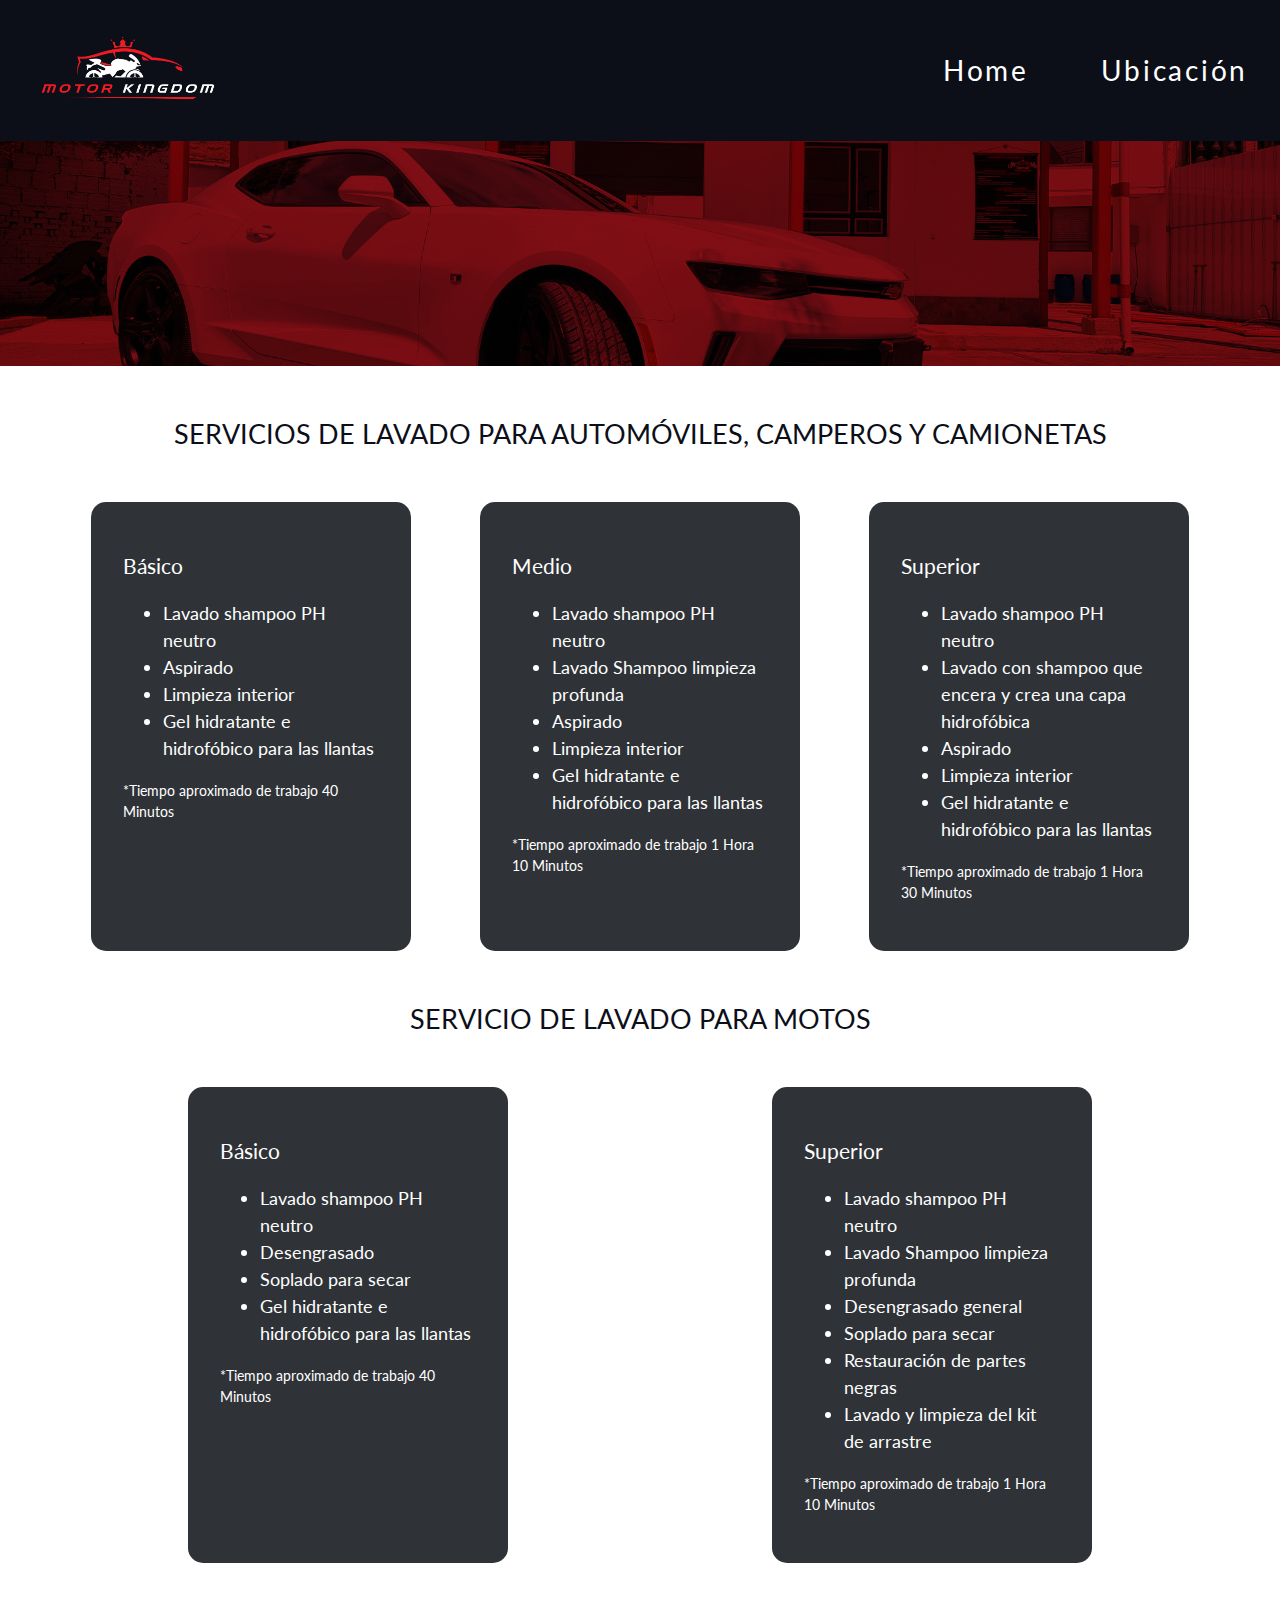
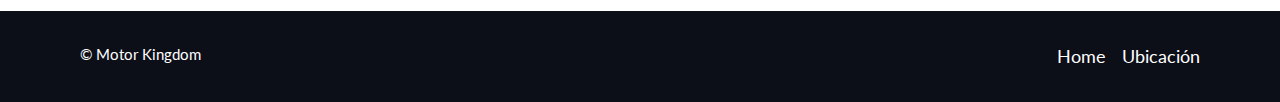
==== index.html @ 15db18ae "Added home and location pages" ====
<!DOCTYPE html>
<html lang="en">
  <head>
    <meta charset="UTF-8" />
    <meta http-equiv="X-UA-Compatible" content="IE=edge" />
    <meta name="viewport" content="width=device-width, initial-scale=1.0" />
    <title>Motor Kingdom | Home</title>

    <link rel="icon" type="image/png" href="./logos/motor-kingdom-fav.png" />

    <link rel="preconnect" href="https://fonts.googleapis.com" />
    <link rel="preconnect" href="https://fonts.gstatic.com" crossorigin />
    <link
      href="https://fonts.googleapis.com/css2?family=Lato:wght@100;300;400&display=swap"
      rel="stylesheet"
    />

    <link rel="stylesheet" href="./index.css" />
  </head>
  <body>
    <header class="primary-header fs-500 flex">
      <div>
        <a href="index.html">
          <img
            src="./logos/motor-kingdom-logo.png"
            alt="Motor Kingdom Logo"
            class="logo"
          />
        </a>
      </div>
      <nav class="nav">
        <ul
          id="primary-navgation"
          data-visible="false"
          class="primary-navigation underline-indicators flex"
        >
          <li class="active">
            <a
              class="underline-bar ff-sans text-white letter-spacing-2"
              href="index.html"
              >Home</a
            >
          </li>
          <li>
            <a
              class="underline-bar ff-sans text-white letter-spacing-2"
              href="location.html"
              >Ubicación</a
            >
          </li>
        </ul>
      </nav>
    </header>
    <div class="image-section"></div>
    <main id="main">
      <h2 class="uppercase">
        Servicios de lavado para automóviles, camperos y camionetas
      </h2>
      <div class="card-container car-offers flex">
        <div class="card">
          <div class="card-content">
            <h3 class="card-title">Básico</h3>
            <ul>
              <li>Lavado shampoo PH neutro</li>
              <li>Aspirado</li>
              <li>Limpieza interior</li>
              <li>Gel hidratante e hidrofóbico para las llantas</li>
            </ul>
            <p class="fs-200">*Tiempo aproximado de trabajo 40 Minutos</p>
          </div>
        </div>
        <div class="card">
          <div class="card-content">
            <h3 class="card-title">Medio</h3>
            <ul>
              <li>Lavado shampoo PH neutro</li>
              <li>Lavado Shampoo limpieza profunda</li>
              <li>Aspirado</li>
              <li>Limpieza interior</li>
              <li>Gel hidratante e hidrofóbico para las llantas</li>
            </ul>
            <p class="fs-200">
              *Tiempo aproximado de trabajo 1 Hora 10 Minutos
            </p>
          </div>
        </div>
        <div class="card">
          <div class="card-content">
            <h3 class="card-title">Superior</h3>
            <ul>
              <li>Lavado shampoo PH neutro</li>
              <li>Lavado con shampoo que encera y crea una capa hidrofóbica</li>
              <li>Aspirado</li>
              <li>Limpieza interior</li>
              <li>Gel hidratante e hidrofóbico para las llantas</li>
            </ul>
            <p class="fs-200">
              *Tiempo aproximado de trabajo 1 Hora 30 Minutos
            </p>
          </div>
        </div>
      </div>
      <h2 class="uppercase">Servicio de lavado para MOTOS</h2>
      <div class="card-container bike-offers flex">
        <div class="card">
          <div class="card-content">
            <h3 class="card-title">Básico</h3>
            <ul>
              <li>Lavado shampoo PH neutro</li>
              <li>Desengrasado</li>
              <li>Soplado para secar</li>
              <li>Gel hidratante e hidrofóbico para las llantas</li>
            </ul>
            <p class="fs-200">*Tiempo aproximado de trabajo 40 Minutos</p>
          </div>
        </div>
        <div class="card">
          <div class="card-content">
            <h3 class="card-title">Superior</h3>
            <ul>
              <li>Lavado shampoo PH neutro</li>
              <li>Lavado Shampoo limpieza profunda</li>
              <li>Desengrasado general</li>
              <li>Soplado para secar</li>
              <li>Restauración de partes negras</li>
              <li>Lavado y limpieza del kit de arrastre</li>
            </ul>
            <p class="fs-200">
              *Tiempo aproximado de trabajo 1 Hora 10 Minutos
            </p>
          </div>
        </div>
      </div>
    </main>
    <footer class="primary-footer flex">
      <small>&copy; Motor Kingdom</small>
      <nav class="nav flex">
        <li><a href="index.html">Home</a></li>
        <li><a href="location.html">Ubicación</a></li>
      </nav>
    </footer>
  </body>
</html>
---- index.css ----
/* ------------------- */
/* Custom properties   */
/* ------------------- */

:root {
  /* Colors */
  --clr-dark: 230 35% 7%;
  --clr-white: 0 0% 100%;
  --clr-red: 357 85% 51%;
  --clr-grey: 209 7% 20%;
  --clr-light-grey: 206 10% 69%;

  /* font-sizes */
  --fs-900: clamp(5rem, 8vw + 1rem, 9.375rem);
  --fs-800: 3.5rem;
  --fs-700: 1.5rem;
  --fs-600: 1rem;
  --fs-500: 1rem;
  --fs-400: 0.9375rem;
  --fs-300: 1rem;
  --fs-200: 0.875rem;

  /* font-families */
  --ff-sans: "Lato", sans-serif;
}

@media (min-width: 35em) {
  :root {
    --fs-800: 5rem;
    --fs-700: 2.5rem;
    --fs-600: 1.5rem;
    --fs-500: 1.25rem;
    --fs-400: 1rem;
  }
}

@media (min-width: 45em) {
  :root {
    --fs-800: 6.25rem;
    --fs-700: 3.5rem;
    --fs-600: 2rem;
    --fs-500: 1.75rem;
    --fs-400: 1.125rem;
  }
}

/* ------------------- */
/* Reset               */
/* ------------------- */

/* Box sizing */
*,
*::before,
*::after {
  box-sizing: border-box;
}

/* Reset Margins */
body,
h1,
h2,
h3,
h4,
h5,
h6,
p,
figure,
picture {
  margin: 0;
}

h1,
h2,
h3,
h4,
h5,
h6,
p {
  font-weight: 400;
}

/* Set-up the body */
body {
  font-family: var(--ff-sans);
  font-size: var(--fs-400);
  background-color: hsl(var(--clr-dark));
  color: hsl(var(--clr-white));
  line-height: 1.5;
  min-height: 100vh;
  display: grid;
  grid-template-rows: min-content 1fr;
  overflow-x: hidden;
}

/* Make images easier to work with */
img,
picture {
  max-width: 100%;
  display: block;
}

/* Make forms easier to work with */
input,
button,
textarea,
select {
  font: inherit;
}

/* Remove animation for people who-ve turnes them off */
@media (prefers-reduced-motion: reduce) {
  *,
  *::before,
  *::after {
    animation-duration: 0.01ms !important;
    animation-iteration-count: 1 !important;
    transition-duration: 0.01ms !important;
    scroll-behavior: auto !important;
  }
}

/* ------------------- */
/* Utility classes     */
/* ------------------- */

.flex {
  display: flex;
  gap: var(--gap, 1rem);
}

.flex.even-columns > * {
  width: 100%;
}

.grid {
  display: grid;
  gap: var(--gap, 1rem);
}

.d-block {
  display: block;
}

.flow > * + * {
  margin-top: var(--flow-space, 1rem);
}

.container {
  padding-inline: 2em;
  margin-inline: auto;
  max-width: 80rem;
}

.flow--space-small {
  --flow-space: 0.75rem;
}

.sr-only {
  position: absolute;
  width: 1px;
  height: 1px;
  padding: 0;
  margin: -1px;
  overflow: hidden;
  clip: rect(0, 0, 0, 0);
  white-space: nowrap;
  border: 0;
}

.skip-to-content {
  position: absolute;
  z-index: 9999;
  background: hsl(var(--clr-white));
  color: hsl(var(--clr-dark));
  padding: 0.5em 1em;
  margin-inline: auto;
  transform: translateY(-100%);
  transition: transform 250ms ease-in;
}

.skip-to-content:focus {
  transform: translateY(0);
}

/* Colors */

.bg-dark {
  background-color: hsl(var(--clr-dark));
}
.bg-red {
  background-color: hsl(var(--clr-red));
}
.bg-white {
  background-color: hsl(var(--clr-white));
}

.text-dark {
  color: hsl(var(--clr-dark));
}
.text-red {
  color: hsl(var(--clr-red));
}
.text-white {
  color: hsl(var(--clr-white));
}

/* typography */

.ff-sans {
  font-family: var(--ff-sans);
}

.letter-spacing-1 {
  letter-spacing: 4.75px;
}
.letter-spacing-2 {
  letter-spacing: 2.7px;
}
.letter-spacing-3 {
  letter-spacing: 2.35px;
}

.uppercase {
  text-transform: uppercase;
}

.fs-900 {
  font-size: var(--fs-900);
}
.fs-800 {
  font-size: var(--fs-800);
}
.fs-700 {
  font-size: var(--fs-700);
}
.fs-600 {
  font-size: var(--fs-600);
}
.fs-500 {
  font-size: var(--fs-500);
}
.fs-400 {
  font-size: var(--fs-400);
}
.fs-300 {
  font-size: var(--fs-300);
}
.fs-200 {
  font-size: var(--fs-200);
}

.fs-900,
.fs-800,
.fs-700,
.fs-600 {
  line-height: 1.1;
}

.numbered-title {
  font-family: var(--ff-sans);
  font-size: var(--fs-500);
  text-transform: uppercase;
  letter-spacing: 4.72px;
}

.pic-hide {
  display: none !important;
}

/* ------------------- */
/* Components          */
/* ------------------- */

.logo {
  height: clamp(3.5rem, 6vw, 6rem);
  cursor: pointer;
}

.primary-header {
  justify-content: space-between;
  align-items: center;
  margin: 2rem;
}

.primary-navigation {
  --gap: clamp(1.5rem, 6vw, 4.5rem);
  list-style: none;
  padding: 0;
  margin: 0;
}

.primary-navigation a {
  text-decoration: none;
}

.underline-indicators > * {
  cursor: pointer;
  padding: var(--underline-gap, 0.5rem) 0;
  border: 0;
  background-color: transparent;
  position: relative;
}

.underline-bar::after {
  content: "";
  position: absolute;
  background-image: linear-gradient(
    to right,
    hsl(var(--clr-white)),
    hsl(var(--clr-red))
  );
  height: 2px;
  width: 0%;
  left: 0;
  bottom: -2px;
  transition: 0.3s;
}

.underline-bar:hover::after {
  width: 100%;
}

.image-section {
  background-color: hsl(var(--clr-red));
  background-image: url(./pictures/bg-picture-dark.jpg);
  background-repeat: no-repeat;
  background-position: center;
  background-size: cover;
  background-blend-mode: multiply;
  height: 25vh;
}

#main h2 {
  color: hsl(var(--clr-dark));
  text-align: center;
  margin: 3rem 0;
}

#main {
  background-color: hsl(var(--clr-white));
}

.card-container {
  justify-content: space-around;
  padding: 0 5rem;
  gap: 3rem;
}

.card {
  background: hsl(var(--clr-grey));
  padding: 3rem 2rem;
  border-radius: 15px;
}

.car-offers > .card {
  width: 25vw;
  /* margin: 3rem 0; */
}

.bike-offers > .card {
  width: 25vw;
  margin-bottom: 3rem;
}

.primary-footer {
  padding: 2rem 5rem;
  justify-content: space-between;
}
.primary-footer small {
  float: left;
  font-weight: 400;
}

.primary-footer a {
  text-decoration: none;
  color: hsl(var(--clr-white));
}

.primary-footer li {
  list-style: none;
}

.ubicacion {
  justify-content: space-evenly;
  flex-wrap: wrap;
  color: hsl(var(--clr-light-grey));
  padding: 3rem 0;
}

.ubicacion a {
  color: hsl(var(--clr-light-grey));
}

.info-ubicacion {
  flex-direction: column;
}
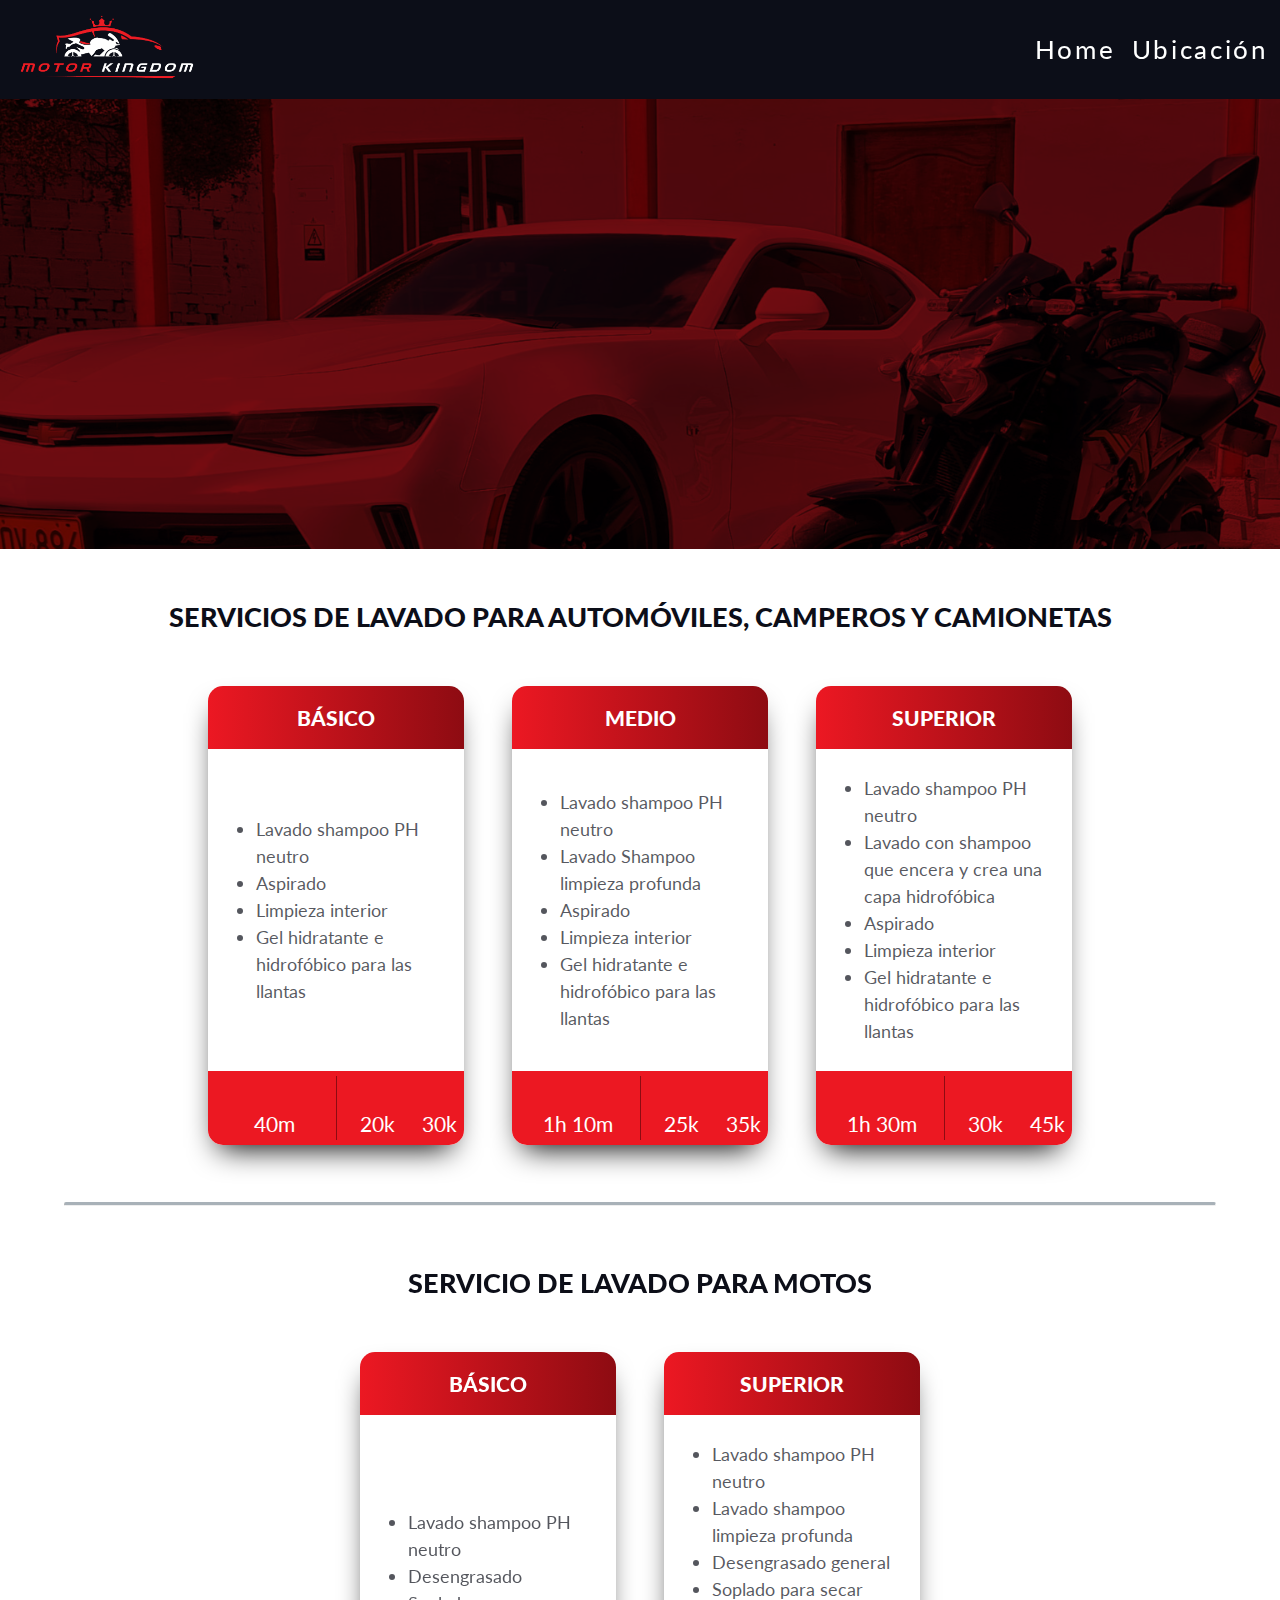
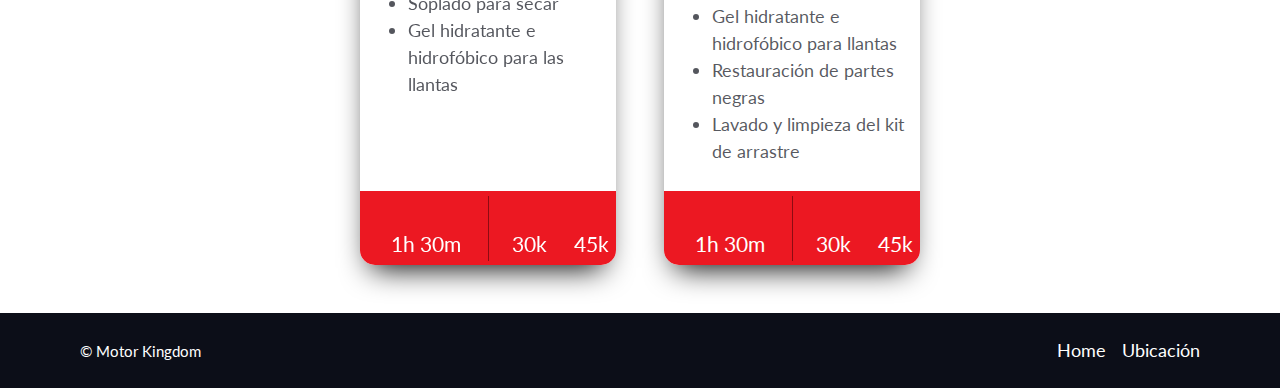
==== commit b43e206e: "Completed and changed service cards style" ====
--- a/index.html
+++ b/index.html
@@ -13,6 +13,13 @@
     <link
       href="https://fonts.googleapis.com/css2?family=Lato:wght@100;300;400&display=swap"
       rel="stylesheet"
+    />
+    <link
+      rel="stylesheet"
+      href="https://cdnjs.cloudflare.com/ajax/libs/font-awesome/6.0.0-beta3/css/all.min.css"
+      integrity="sha512-Fo3rlrZj/k7ujTnHg4CGR2D7kSs0v4LLanw2qksYuRlEzO+tcaEPQogQ0KaoGN26/zrn20ImR1DfuLWnOo7aBA=="
+      crossorigin="anonymous"
+      referrerpolicy="no-referrer"
     />
 
     <link rel="stylesheet" href="./index.css" />
@@ -52,26 +59,36 @@
       </nav>
     </header>
     <div class="image-section"></div>
-    <main id="main">
+    <main id="main" class="grid-container">
       <h2 class="uppercase">
         Servicios de lavado para automóviles, camperos y camionetas
       </h2>
-      <div class="card-container car-offers flex">
-        <div class="card">
-          <div class="card-content">
-            <h3 class="card-title">Básico</h3>
+      <div class="card-container car-offers">
+        <div class="card flex">
+          <h3 class="card-title uppercase">Básico</h3>
+          <div class="card-description">
             <ul>
               <li>Lavado shampoo PH neutro</li>
               <li>Aspirado</li>
               <li>Limpieza interior</li>
               <li>Gel hidratante e hidrofóbico para las llantas</li>
             </ul>
-            <p class="fs-200">*Tiempo aproximado de trabajo 40 Minutos</p>
-          </div>
-        </div>
-        <div class="card">
-          <div class="card-content">
-            <h3 class="card-title">Medio</h3>
+          </div>
+          <div class="offer_info flex">
+            <div class="service-time fs-200">
+              <p>40m</p>
+            </div>
+            <div class="service-cost fs-200">
+              <p class="offer-prices flex">
+                <span class="car-icon">20k</span>
+                <span class="truck-icon">30k</span>
+              </p>
+            </div>
+          </div>
+        </div>
+        <div class="card flex">
+          <h3 class="card-title uppercase">Medio</h3>
+          <div class="card-description">
             <ul>
               <li>Lavado shampoo PH neutro</li>
               <li>Lavado Shampoo limpieza profunda</li>
@@ -79,14 +96,22 @@
               <li>Limpieza interior</li>
               <li>Gel hidratante e hidrofóbico para las llantas</li>
             </ul>
-            <p class="fs-200">
-              *Tiempo aproximado de trabajo 1 Hora 10 Minutos
-            </p>
-          </div>
-        </div>
-        <div class="card">
-          <div class="card-content">
-            <h3 class="card-title">Superior</h3>
+          </div>
+          <div class="offer_info flex">
+            <div class="service-time fs-200">
+              <p>1h 10m</p>
+            </div>
+            <div class="service-cost fs-200">
+              <p class="offer-prices flex">
+                <span class="car-icon">25k</span>
+                <span class="truck-icon">35k</span>
+              </p>
+            </div>
+          </div>
+        </div>
+        <div class="card flex">
+          <h3 class="card-title uppercase">Superior</h3>
+          <div class="card-description">
             <ul>
               <li>Lavado shampoo PH neutro</li>
               <li>Lavado con shampoo que encera y crea una capa hidrofóbica</li>
@@ -94,46 +119,79 @@
               <li>Limpieza interior</li>
               <li>Gel hidratante e hidrofóbico para las llantas</li>
             </ul>
-            <p class="fs-200">
-              *Tiempo aproximado de trabajo 1 Hora 30 Minutos
-            </p>
-          </div>
-        </div>
-      </div>
+          </div>
+          <div class="offer_info flex">
+            <div class="service-time fs-200">
+              <p>1h 30m</p>
+            </div>
+            <div class="service-cost fs-200">
+              <p class="offer-prices flex">
+                <span class="car-icon">30k</span>
+                <span class="truck-icon">45k</span>
+              </p>
+            </div>
+          </div>
+        </div>
+      </div>
+      <hr class="rounded" />
       <h2 class="uppercase">Servicio de lavado para MOTOS</h2>
       <div class="card-container bike-offers flex">
-        <div class="card">
-          <div class="card-content">
-            <h3 class="card-title">Básico</h3>
+        <div class="card flex">
+          <h3 class="card-title uppercase">Básico</h3>
+          <div class="card-description">
             <ul>
               <li>Lavado shampoo PH neutro</li>
               <li>Desengrasado</li>
               <li>Soplado para secar</li>
               <li>Gel hidratante e hidrofóbico para las llantas</li>
             </ul>
-            <p class="fs-200">*Tiempo aproximado de trabajo 40 Minutos</p>
-          </div>
-        </div>
-        <div class="card">
-          <div class="card-content">
-            <h3 class="card-title">Superior</h3>
-            <ul>
-              <li>Lavado shampoo PH neutro</li>
-              <li>Lavado Shampoo limpieza profunda</li>
+          </div>
+          <div class="offer_info flex">
+            <div class="service-time fs-200">
+              <p>1h 30m</p>
+            </div>
+            <div class="service-cost fs-200">
+              <p class="offer-prices flex">
+                <span class="car-icon">30k</span>
+                <span class="truck-icon">45k</span>
+              </p>
+            </div>
+          </div>
+        </div>
+        <div class="card flex">
+          <h3 class="card-title uppercase">Superior</h3>
+          <div class="card-description">
+            <ul>
+              <li>Lavado shampoo PH neutro</li>
+              <li>Lavado shampoo limpieza profunda</li>
               <li>Desengrasado general</li>
               <li>Soplado para secar</li>
+              <li>Gel hidratante e hidrofóbico para llantas</li>
               <li>Restauración de partes negras</li>
               <li>Lavado y limpieza del kit de arrastre</li>
             </ul>
-            <p class="fs-200">
-              *Tiempo aproximado de trabajo 1 Hora 10 Minutos
-            </p>
+          </div>
+          <div class="offer_info flex">
+            <div class="service-time fs-200">
+              <p>1h 30m</p>
+            </div>
+            <div class="service-cost fs-200">
+              <p class="offer-prices flex">
+                <span class="car-icon">30k</span>
+                <span class="truck-icon">45k</span>
+              </p>
+            </div>
           </div>
         </div>
       </div>
     </main>
     <footer class="primary-footer flex">
       <small>&copy; Motor Kingdom</small>
+      <div class="social-icons">
+        <a href="https://www.instagram.com/motorkingdomchia/"
+          ><i class="fab fa-instagram"></i
+        ></a>
+      </div>
       <nav class="nav flex">
         <li><a href="index.html">Home</a></li>
         <li><a href="location.html">Ubicación</a></li>
--- a/index.css
+++ b/index.css
@@ -7,6 +7,7 @@
   --clr-dark: 230 35% 7%;
   --clr-white: 0 0% 100%;
   --clr-red: 357 85% 51%;
+  --clr-dark-red: 357, 85%, 30%;
   --clr-grey: 209 7% 20%;
   --clr-light-grey: 206 10% 69%;
 
@@ -39,7 +40,7 @@
     --fs-800: 6.25rem;
     --fs-700: 3.5rem;
     --fs-600: 2rem;
-    --fs-500: 1.75rem;
+    --fs-500: 1.65rem;
     --fs-400: 1.125rem;
   }
 }
@@ -125,7 +126,6 @@
 
 .flex {
   display: flex;
-  gap: var(--gap, 1rem);
 }
 
 .flex.even-columns > * {
@@ -272,14 +272,16 @@
 /* ------------------- */
 
 .logo {
-  height: clamp(3.5rem, 6vw, 6rem);
+  height: clamp(3rem, 6vw, 6rem);
   cursor: pointer;
 }
 
 .primary-header {
   justify-content: space-between;
   align-items: center;
-  margin: 2rem;
+  padding: 0.7rem;
+  background: hsl(var(--clr-dark));
+  margin-bottom: 50vh;
 }
 
 .primary-navigation {
@@ -287,6 +289,7 @@
   list-style: none;
   padding: 0;
   margin: 0;
+  gap: 1rem;
 }
 
 .primary-navigation a {
@@ -321,56 +324,150 @@
 }
 
 .image-section {
+  position: fixed;
   background-color: hsl(var(--clr-red));
-  background-image: url(./pictures/bg-picture-dark.jpg);
+  background-image: url(./pictures/banner-bg-mobile.jpg);
   background-repeat: no-repeat;
-  background-position: center;
+  background-position: top;
   background-size: cover;
   background-blend-mode: multiply;
-  height: 25vh;
+  filter: brightness(0.5);
+  width: 100%;
+  height: 100%;
+  z-index: -1;
 }
 
 #main h2 {
   color: hsl(var(--clr-dark));
   text-align: center;
   margin: 3rem 0;
+  font-weight: 900;
 }
 
 #main {
   background-color: hsl(var(--clr-white));
 }
 
-.card-container {
+.card {
+  text-align: left;
+  flex-direction: column;
+  justify-content: space-between;
+  background: hsl(var(--clr-white) / 0.8);
+  border-radius: 15px;
+  overflow: hidden;
+  width: 80vw;
+  box-shadow: -1px 15px 30px -12px black;
+  margin-bottom: 3rem;
+}
+
+.card h3 {
+  background: hsl(var(--clr-grey) / 0.8);
+  text-align: center;
+  font-weight: 900;
+  padding: 1rem 0;
+  background: linear-gradient(
+    to right,
+    hsl(var(--clr-red)),
+    hsl(var(--clr-dark-red))
+  );
+}
+
+.card-description {
+  padding: 0.5rem;
+  background: hsl(var(--clr-white));
+  color: hsl(var(--clr-dark) / 0.7);
+}
+
+.card .offer_info {
+  background: hsl(var(--clr-red));
+  align-items: stretch;
+  padding: 0.3rem;
+}
+
+.offer-prices {
   justify-content: space-around;
-  padding: 0 5rem;
-  gap: 3rem;
-}
-
-.card {
-  background: hsl(var(--clr-grey));
-  padding: 3rem 2rem;
-  border-radius: 15px;
-}
-
-.car-offers > .card {
-  width: 25vw;
-  /* margin: 3rem 0; */
-}
-
-.bike-offers > .card {
-  width: 25vw;
-  margin-bottom: 3rem;
+}
+
+.service-time,
+.service-cost {
+  font-size: 1.3rem;
+  font-weight: 400;
+  flex: 1;
+  text-align: center;
+}
+
+.service-time {
+  border-right: 1px solid hsl(var(--clr-dark-red));
+}
+
+.service-time::before {
+  font-family: "Font Awesome 5 Free";
+  font-weight: 900;
+  content: "\f017";
+  display: inline-block;
+  font-style: normal;
+  font-variant: normal;
+  text-rendering: auto;
+  -webkit-font-smoothing: antialiased;
+}
+
+.car-icon::before {
+  font-family: "Font Awesome 5 Free";
+  font-weight: 900;
+  content: "\f5e4";
+  display: inline-block;
+  font-style: normal;
+  font-variant: normal;
+  text-rendering: auto;
+  -webkit-font-smoothing: antialiased;
+  padding-right: 0.3rem;
+}
+
+.service-cost::before {
+  font-family: "Font Awesome 5 Free";
+  font-weight: 900;
+  content: "\f155";
+  display: inline-block;
+  font-style: normal;
+  font-variant: normal;
+  text-rendering: auto;
+  -webkit-font-smoothing: antialiased;
+}
+
+.truck-icon::before {
+  font-family: "Font Awesome 5 Free";
+  font-weight: 900;
+  content: "\f63c";
+  display: inline-block;
+  font-style: normal;
+  font-variant: normal;
+  text-rendering: auto;
+  -webkit-font-smoothing: antialiased;
+  padding-right: 0.3rem;
+}
+
+hr.rounded {
+  border-top: 3px solid hsl(var(--clr-light-grey));
+  border-radius: 5px;
+  width: 90vw;
 }
 
 .primary-footer {
-  padding: 2rem 5rem;
+  background: hsl(var(--clr-dark));
+  padding: 1.5rem 5rem;
   justify-content: space-between;
-}
+  align-items: center;
+}
+
 .primary-footer small {
   float: left;
   font-weight: 400;
 }
 
+.social-icons {
+  font-size: var(--fs-500);
+}
+
 .primary-footer a {
   text-decoration: none;
   color: hsl(var(--clr-white));
@@ -378,6 +475,10 @@
 
 .primary-footer li {
   list-style: none;
+}
+
+.primary-footer nav {
+  gap: 1rem;
 }
 
 .ubicacion {
@@ -394,3 +495,55 @@
 .info-ubicacion {
   flex-direction: column;
 }
+
+/* ------------------- */
+/* Layout              */
+/* ------------------- */
+
+.grid-container,
+.card-container {
+  text-align: center;
+  display: grid;
+  place-items: center;
+  padding-inline: 1rem;
+}
+
+@media (min-width: 35em) {
+}
+
+@media (min-width: 45em) {
+  .card {
+    display: flex;
+    width: 20vw;
+    flex-direction: column;
+    justify-content: space-between;
+    text-align: left;
+    transition: 250ms;
+  }
+
+  .card:hover {
+    transform: scale(120%);
+  }
+
+  .card-container {
+    display: flex;
+    justify-content: space-around;
+    align-items: stretch;
+    padding: 0 5rem;
+    gap: 3rem;
+  }
+
+  .image-section {
+    position: fixed;
+    background-color: hsl(var(--clr-red));
+    background-image: url(./pictures/banner-bg-desktop.jpg);
+    background-repeat: no-repeat;
+    background-position: center;
+    background-size: cover;
+    background-blend-mode: multiply;
+    filter: brightness(0.5);
+    width: 100%;
+    height: 100%;
+    z-index: -1;
+  }
+}
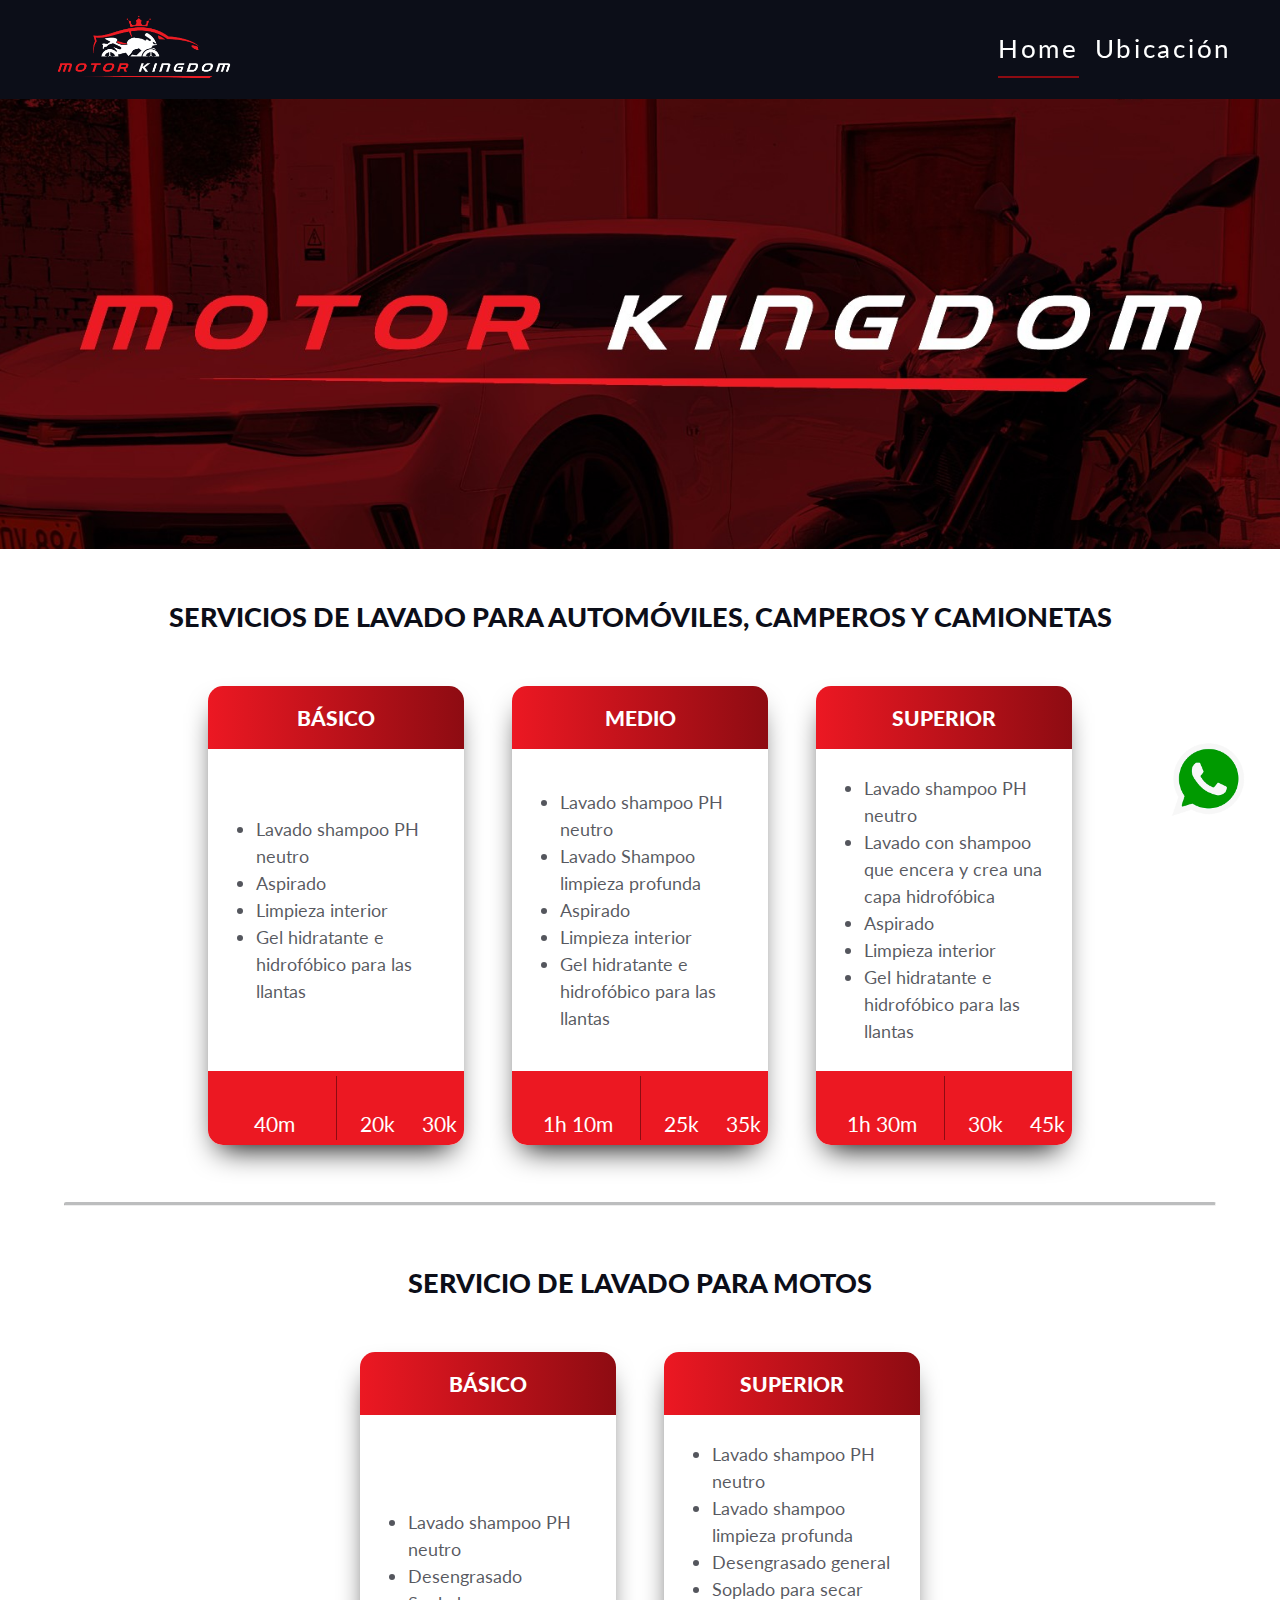
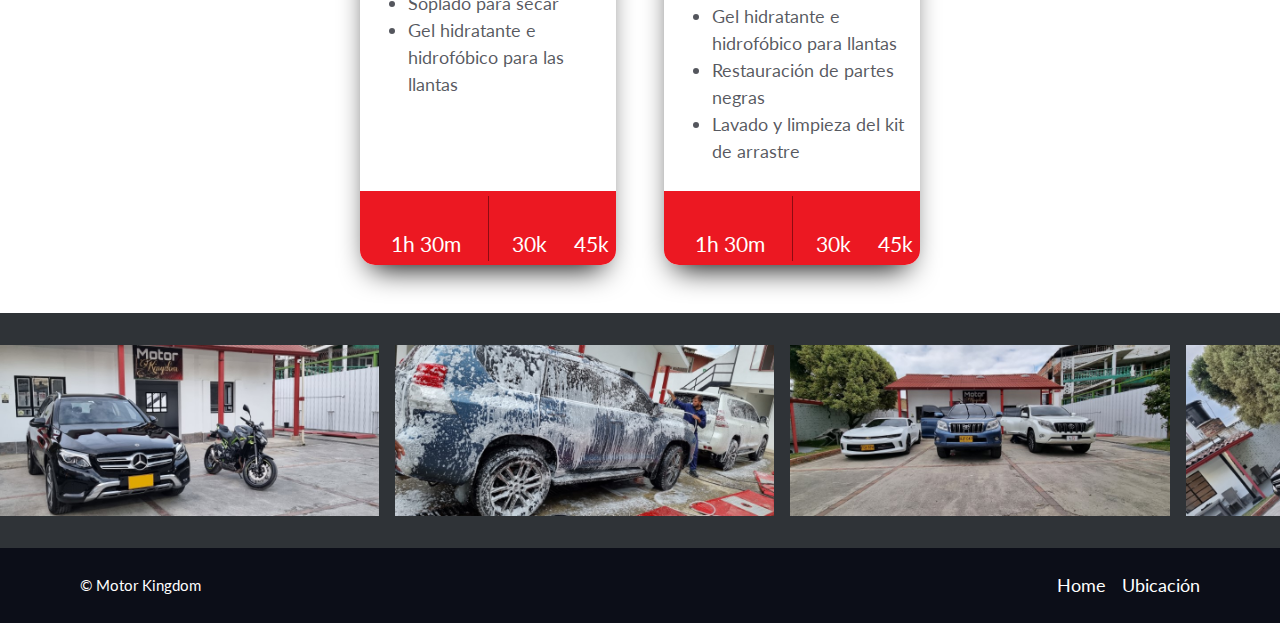
==== commit aaddbe7a: "Finished V1 of the site" ====
--- a/index.html
+++ b/index.html
@@ -24,7 +24,7 @@
 
     <link rel="stylesheet" href="./index.css" />
   </head>
-  <body>
+  <body id="home">
     <header class="primary-header fs-500 flex">
       <div>
         <a href="index.html">
@@ -37,7 +37,7 @@
       </div>
       <nav class="nav">
         <ul
-          id="primary-navgation"
+          id="primary-navigation"
           data-visible="false"
           class="primary-navigation underline-indicators flex"
         >
@@ -184,7 +184,29 @@
           </div>
         </div>
       </div>
+      <div class="media-scroller snaps-inline">
+        <div class="media-element">
+          <img src="./pictures/carr1.jpg" alt="Scroller photo 1" />
+        </div>
+        <div class="media-element">
+          <img src="./pictures/carr2.jpg" alt="Scroller photo 2" />
+        </div>
+        <div class="media-element">
+          <img src="./pictures/carr3.jpg" alt="Scroller photo 3" />
+        </div>
+        <div class="media-element">
+          <img src="./pictures/carr4.jpg" alt="Scroller photo 4" />
+        </div>
+        <div class="media-element">
+          <img src="./pictures/carr5.jpg" alt="Scroller photo 5" />
+        </div>
+      </div>
     </main>
+    <div class="chat-link">
+      <a href="https://api.whatsapp.com/send?phone=573142819270">
+        <img src="./logos/whatsapp-logo.png" alt="WhatsApp link" />
+      </a>
+    </div>
     <footer class="primary-footer flex">
       <small>&copy; Motor Kingdom</small>
       <div class="social-icons">
@@ -193,7 +215,7 @@
         ></a>
       </div>
       <nav class="nav flex">
-        <li><a href="index.html">Home</a></li>
+        <li><a href="#home">Home</a></li>
         <li><a href="location.html">Ubicación</a></li>
       </nav>
     </footer>
--- a/index.css
+++ b/index.css
@@ -1,15 +1,19 @@
 /* ------------------- */
 /* Custom properties   */
 /* ------------------- */
+
+html {
+  scroll-behavior: smooth;
+}
 
 :root {
   /* Colors */
   --clr-dark: 230 35% 7%;
   --clr-white: 0 0% 100%;
   --clr-red: 357 85% 51%;
-  --clr-dark-red: 357, 85%, 30%;
+  --clr-dark-red: 357 85% 30%;
   --clr-grey: 209 7% 20%;
-  --clr-light-grey: 206 10% 69%;
+  --clr-light-grey: 217 10% 14%;
 
   /* font-sizes */
   --fs-900: clamp(5rem, 8vw + 1rem, 9.375rem);
@@ -279,7 +283,7 @@
 .primary-header {
   justify-content: space-between;
   align-items: center;
-  padding: 0.7rem;
+  padding: 0.7rem 1rem;
   background: hsl(var(--clr-dark));
   margin-bottom: 50vh;
 }
@@ -323,18 +327,9 @@
   width: 100%;
 }
 
-.image-section {
-  position: fixed;
-  background-color: hsl(var(--clr-red));
-  background-image: url(./pictures/banner-bg-mobile.jpg);
-  background-repeat: no-repeat;
-  background-position: top;
-  background-size: cover;
-  background-blend-mode: multiply;
-  filter: brightness(0.5);
-  width: 100%;
-  height: 100%;
-  z-index: -1;
+.primary-navigation > .active,
+.primary-navigation > [aria-selected="true"] {
+  border-bottom: 2px solid hsl(var(--clr-dark-red));
 }
 
 #main h2 {
@@ -346,6 +341,60 @@
 
 #main {
   background-color: hsl(var(--clr-white));
+  padding: 0;
+}
+
+.image-section {
+  position: fixed;
+  background-image: url(./pictures/banner-bg-mobile.jpg);
+  background-repeat: no-repeat;
+  background-position: top;
+  background-size: cover;
+  width: 100%;
+  height: 100%;
+  z-index: -1;
+}
+
+.media-scroller {
+  background-color: hsl(var(--clr-grey));
+  display: grid;
+  gap: 1rem;
+  grid-auto-flow: column;
+  grid-auto-columns: 70%;
+  overflow-x: scroll;
+  overscroll-behavior-inline: contain;
+  padding: 2rem 0.5rem;
+}
+
+.snaps-inline {
+  scroll-snap-type: inline mandatory;
+}
+
+.snaps-inline > * {
+  scroll-snap-align: start;
+}
+
+::-webkit-scrollbar {
+  width: 3px;
+  height: 5px;
+}
+
+::-webkit-scrollbar-track {
+  background: hsl(var(--clr-grey));
+}
+
+::-webkit-scrollbar-thumb {
+  background: hsl(var(--clr-dark-red));
+}
+
+::-webkit-scrollbar-thumb:hover {
+  background: hsl(var(--clr-red));
+}
+
+.media-element > img {
+  inline-size: 100%;
+  aspect-ratio: 2.22;
+  object-fit: cover;
 }
 
 .card {
@@ -447,14 +496,27 @@
 }
 
 hr.rounded {
-  border-top: 3px solid hsl(var(--clr-light-grey));
+  border-top: 3px solid hsl(var(--clr-light-grey) / 0.3);
   border-radius: 5px;
   width: 90vw;
 }
 
+.chat-link {
+  position: fixed;
+  width: 60px;
+  aspect-ratio: 1;
+  bottom: 4rem;
+  right: 1rem;
+  transition: 250ms ease-in-out;
+}
+
+.chat-link:hover {
+  transform: scale(1.3);
+}
+
 .primary-footer {
   background: hsl(var(--clr-dark));
-  padding: 1.5rem 5rem;
+  padding: 1.5rem 1rem;
   justify-content: space-between;
   align-items: center;
 }
@@ -482,10 +544,12 @@
 }
 
 .ubicacion {
-  justify-content: space-evenly;
+  flex-direction: column;
+  align-items: center;
   flex-wrap: wrap;
   color: hsl(var(--clr-light-grey));
-  padding: 3rem 0;
+  padding-bottom: 2rem;
+  gap: 1.5rem;
 }
 
 .ubicacion a {
@@ -494,6 +558,12 @@
 
 .info-ubicacion {
   flex-direction: column;
+  justify-content: center;
+}
+
+iframe {
+  width: 80%;
+  aspect-ratio: 16/9;
 }
 
 /* ------------------- */
@@ -512,13 +582,17 @@
 }
 
 @media (min-width: 45em) {
+  .primary-header {
+    padding: 0.7rem 3rem;
+  }
+
   .card {
     display: flex;
     width: 20vw;
     flex-direction: column;
     justify-content: space-between;
     text-align: left;
-    transition: 250ms;
+    transition: 250ms ease-in-out;
   }
 
   .card:hover {
@@ -535,15 +609,50 @@
 
   .image-section {
     position: fixed;
-    background-color: hsl(var(--clr-red));
     background-image: url(./pictures/banner-bg-desktop.jpg);
     background-repeat: no-repeat;
     background-position: center;
     background-size: cover;
-    background-blend-mode: multiply;
-    filter: brightness(0.5);
     width: 100%;
     height: 100%;
     z-index: -1;
   }
-}
+
+  .text-image {
+    background-position: center;
+    background-size: cover;
+  }
+
+  .media-scroller {
+    grid-auto-columns: 30%;
+  }
+
+  .chat-link {
+    width: 80px;
+    bottom: 5rem;
+    right: 2rem;
+  }
+
+  .chat-link:hover {
+    transform: scale(1.5);
+  }
+
+  .primary-footer {
+    background: hsl(var(--clr-dark));
+    padding: 1.5rem 5rem;
+    justify-content: space-between;
+    align-items: center;
+  }
+
+  .ubicacion {
+    flex-direction: row;
+    justify-content: center;
+    gap: 5rem;
+    padding-bottom: 2.5rem;
+  }
+
+  iframe {
+    width: 50%;
+    aspect-ratio: 16/9;
+  }
+}
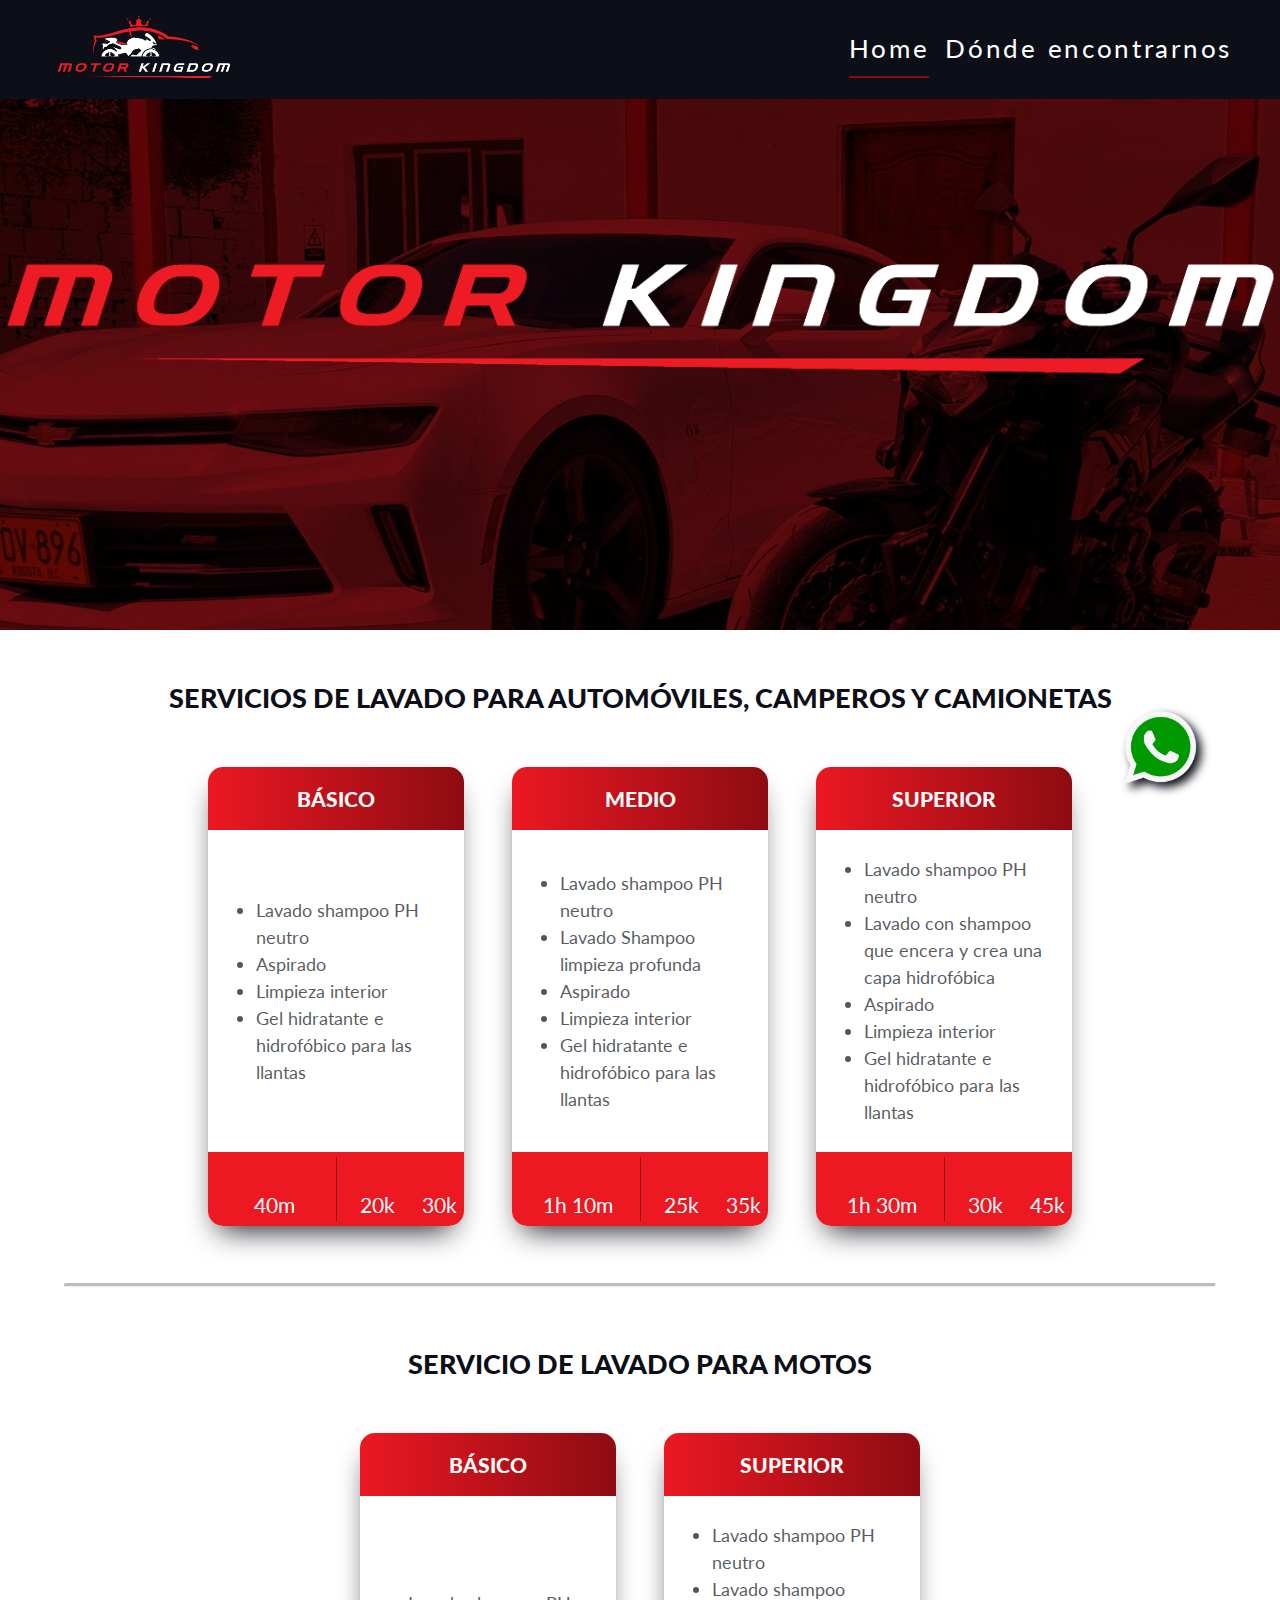
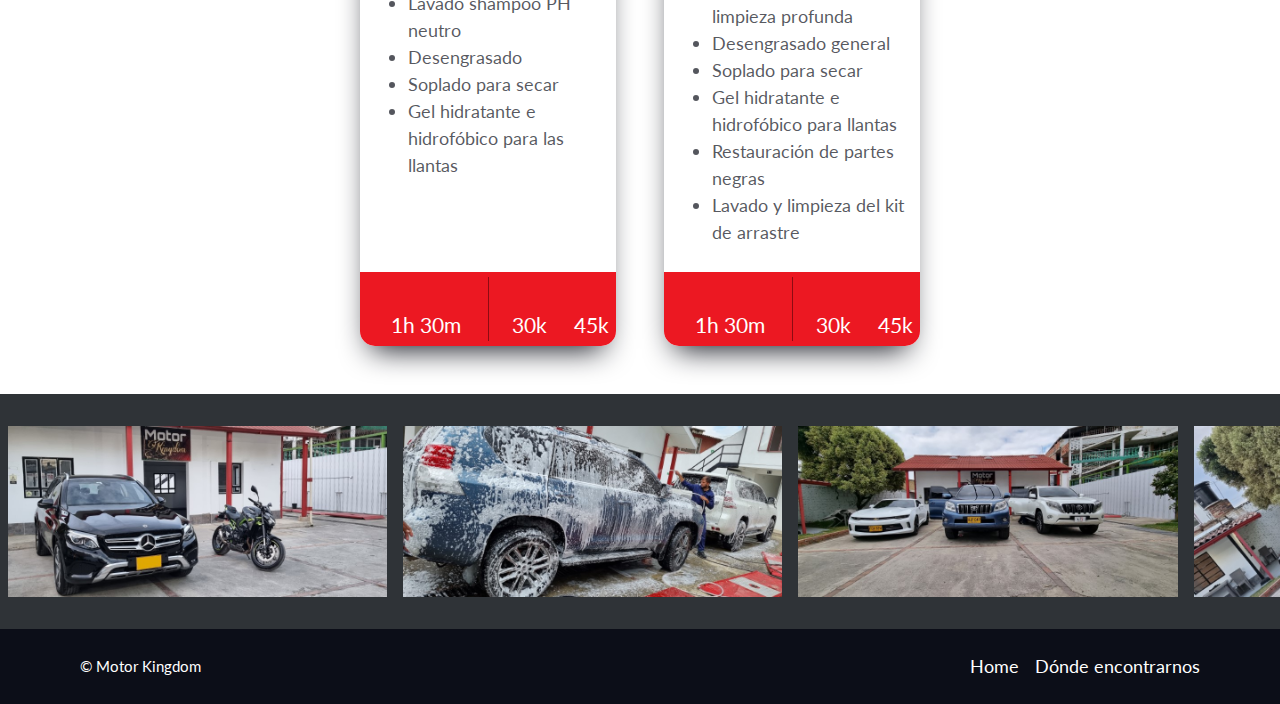
==== commit c97e0f1f: "Fixed image section" ====
--- a/index.html
+++ b/index.html
@@ -52,13 +52,21 @@
             <a
               class="underline-bar ff-sans text-white letter-spacing-2"
               href="location.html"
-              >Ubicación</a
+              >Dónde encontrarnos</a
             >
           </li>
         </ul>
       </nav>
     </header>
-    <div class="image-section"></div>
+    <div class="image-section">
+      <div class="text-image">
+        <img
+          src="./pictures/motor-kingdom-text.png"
+          alt="Motor Kingdom brand text"
+          class="brand-text"
+        />
+      </div>
+    </div>
     <main id="main" class="grid-container">
       <h2 class="uppercase">
         Servicios de lavado para automóviles, camperos y camionetas
@@ -203,21 +211,24 @@
       </div>
     </main>
     <div class="chat-link">
-      <a href="https://api.whatsapp.com/send?phone=573142819270">
+      <a
+        href="https://api.whatsapp.com/send?phone=573142819270"
+        target="_blank"
+      >
         <img src="./logos/whatsapp-logo.png" alt="WhatsApp link" />
       </a>
     </div>
-    <footer class="primary-footer flex">
-      <small>&copy; Motor Kingdom</small>
-      <div class="social-icons">
-        <a href="https://www.instagram.com/motorkingdomchia/"
-          ><i class="fab fa-instagram"></i
-        ></a>
-      </div>
-      <nav class="nav flex">
-        <li><a href="#home">Home</a></li>
-        <li><a href="location.html">Ubicación</a></li>
-      </nav>
-    </footer>
   </body>
+  <footer class="primary-footer flex">
+    <small>&copy; Motor Kingdom</small>
+    <div class="social-icons">
+      <a href="https://www.instagram.com/motorkingdomchia/"
+        ><i class="fab fa-instagram"></i
+      ></a>
+    </div>
+    <nav class="nav flex">
+      <li><a href="#home">Home</a></li>
+      <li><a href="location.html">Dónde encontrarnos</a></li>
+    </nav>
+  </footer>
 </html>
--- a/index.css
+++ b/index.css
@@ -286,6 +286,8 @@
   padding: 0.7rem 1rem;
   background: hsl(var(--clr-dark));
   margin-bottom: 50vh;
+  position: fixed;
+  width: 100%;
 }
 
 .primary-navigation {
@@ -345,14 +347,18 @@
 }
 
 .image-section {
-  position: fixed;
-  background-image: url(./pictures/banner-bg-mobile.jpg);
+  position: relative;
+  background-attachment: fixed;
+  background-image: url(./pictures/banner-bg-mobile-no-text.jpg);
   background-repeat: no-repeat;
   background-position: top;
   background-size: cover;
   width: 100%;
-  height: 100%;
+  height: 50vh;
   z-index: -1;
+  display: flex;
+  align-items: center;
+  justify-content: center;
 }
 
 .media-scroller {
@@ -368,6 +374,7 @@
 
 .snaps-inline {
   scroll-snap-type: inline mandatory;
+  scroll-padding-inline: 1rem;
 }
 
 .snaps-inline > * {
@@ -405,7 +412,7 @@
   border-radius: 15px;
   overflow: hidden;
   width: 80vw;
-  box-shadow: -1px 15px 30px -12px black;
+  box-shadow: -1px 15px 30px -12px hsl(var(--clr-dark));
   margin-bottom: 3rem;
 }
 
@@ -508,6 +515,7 @@
   bottom: 4rem;
   right: 1rem;
   transition: 250ms ease-in-out;
+  filter: drop-shadow(5px 5px 5px hsl(var(--clr-dark)));
 }
 
 .chat-link:hover {
@@ -608,19 +616,17 @@
   }
 
   .image-section {
-    position: fixed;
-    background-image: url(./pictures/banner-bg-desktop.jpg);
+    position: relative;
+    background-image: url(./pictures/banner-bg-desktop-no-text.jpg);
     background-repeat: no-repeat;
     background-position: center;
     background-size: cover;
     width: 100%;
-    height: 100%;
+    height: 70vh;
     z-index: -1;
-  }
-
-  .text-image {
-    background-position: center;
-    background-size: cover;
+    display: flex;
+    align-items: center;
+    justify-content: center;
   }
 
   .media-scroller {
@@ -629,8 +635,9 @@
 
   .chat-link {
     width: 80px;
-    bottom: 5rem;
-    right: 2rem;
+    bottom: 7rem;
+    right: 5rem;
+    filter: drop-shadow(5px 5px 5px hsl(var(--clr-dark)));
   }
 
   .chat-link:hover {
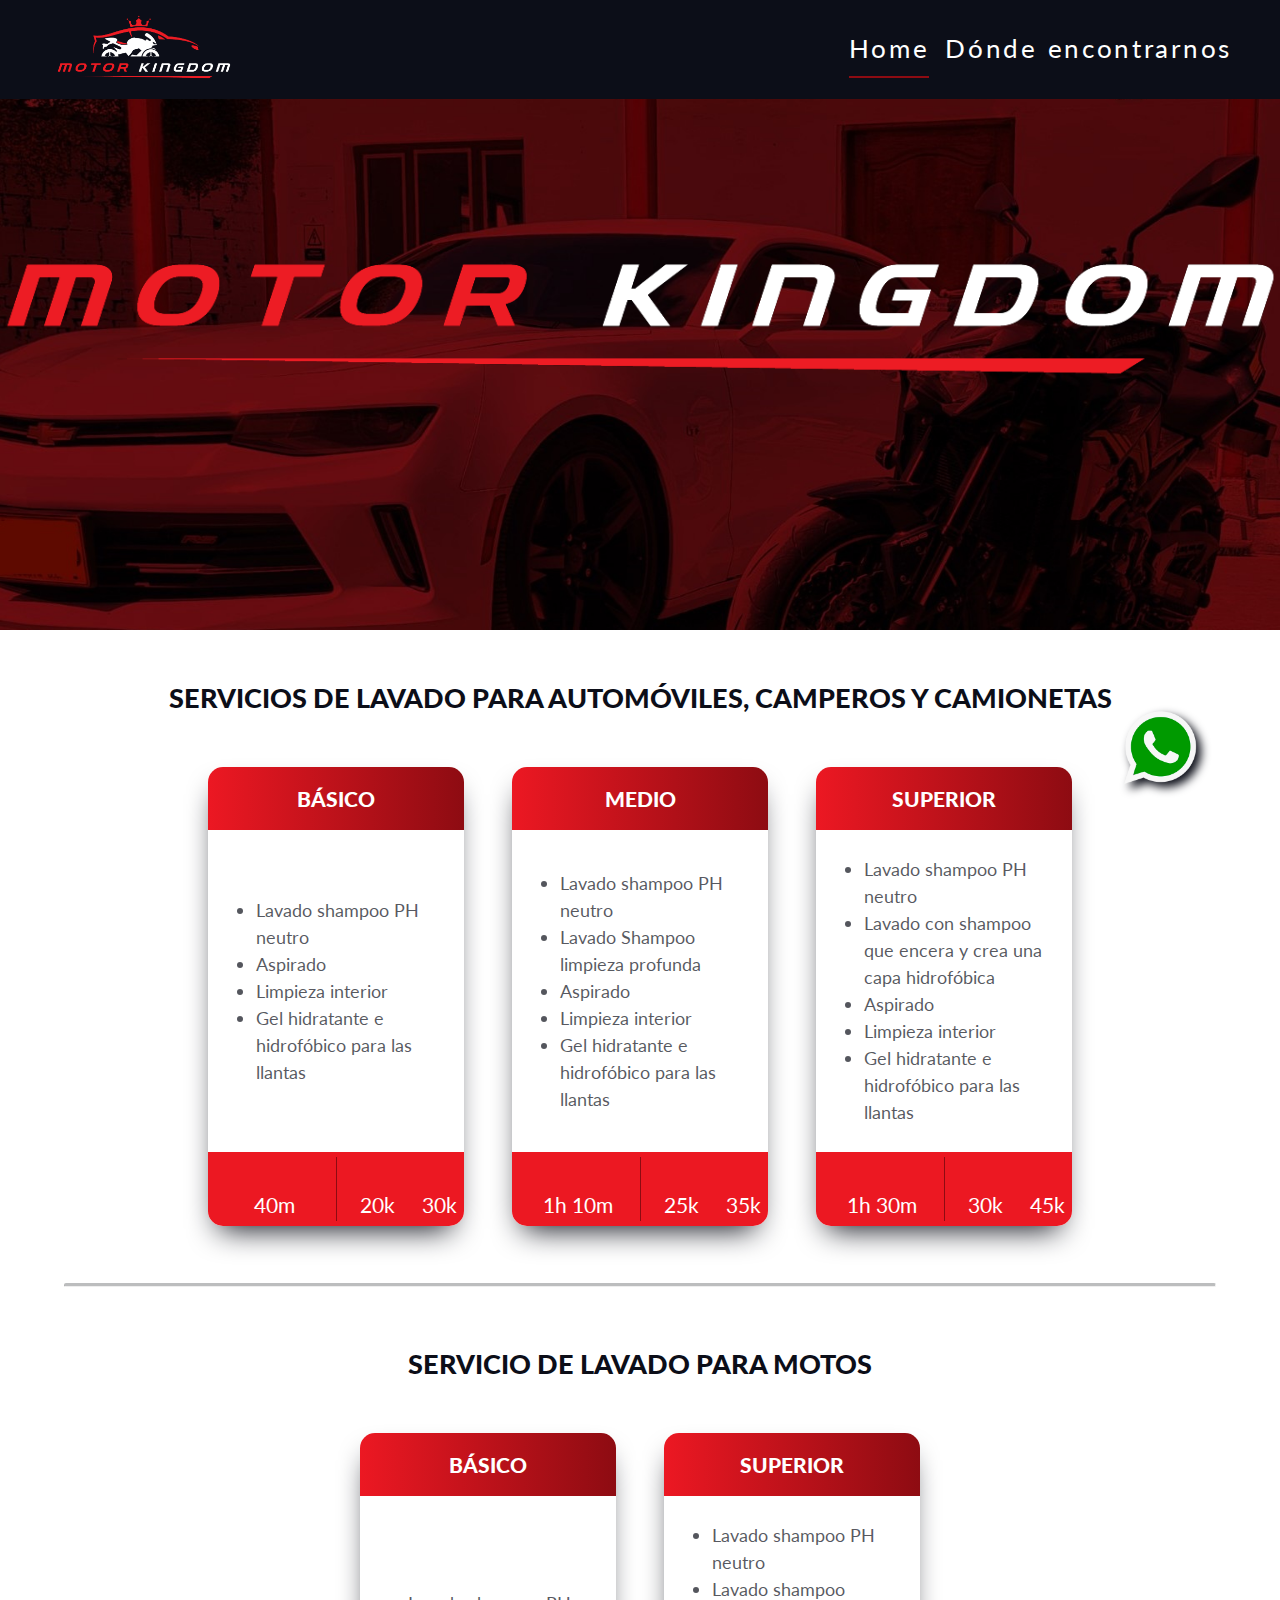
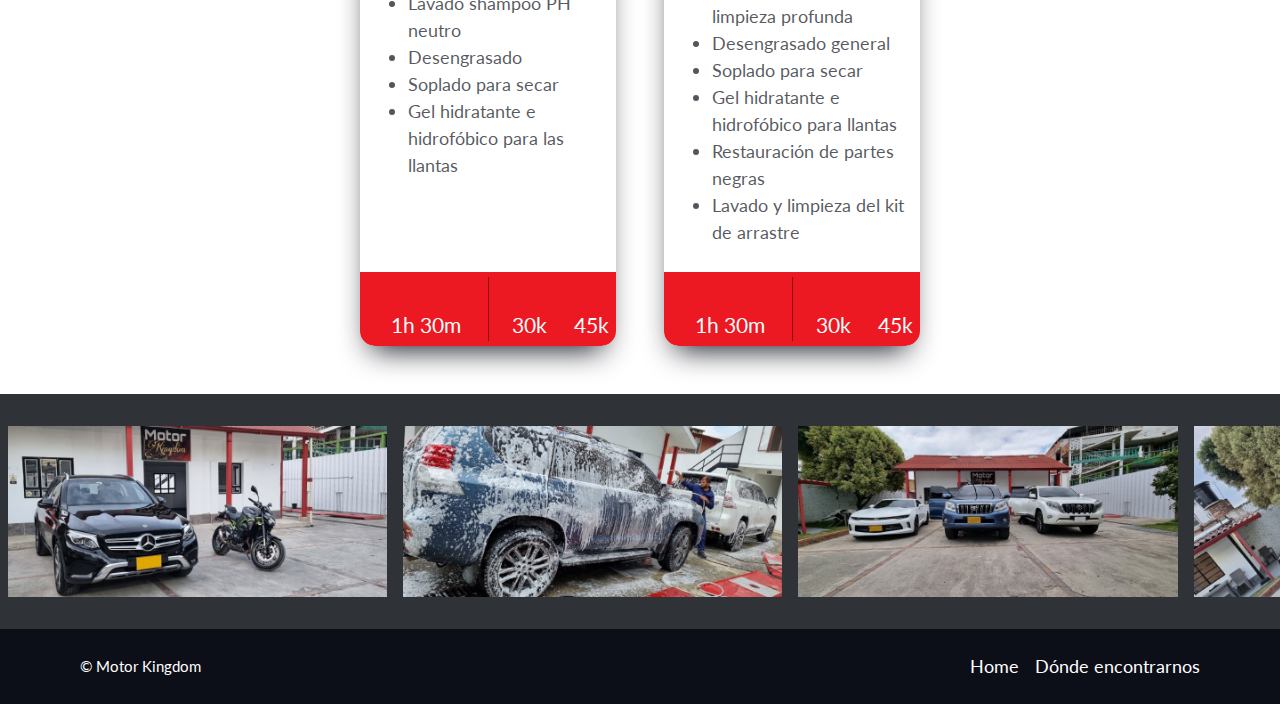
==== commit cefe5db2: "Bot" ====
--- a/index.html
+++ b/index.html
@@ -10,10 +10,7 @@
 
     <link rel="preconnect" href="https://fonts.googleapis.com" />
     <link rel="preconnect" href="https://fonts.gstatic.com" crossorigin />
-    <link
-      href="https://fonts.googleapis.com/css2?family=Lato:wght@100;300;400&display=swap"
-      rel="stylesheet"
-    />
+    <link href="https://fonts.googleapis.com/css2?family=Lato:wght@100;300;400&display=swap" rel="stylesheet" />
     <link
       rel="stylesheet"
       href="https://cdnjs.cloudflare.com/ajax/libs/font-awesome/6.0.0-beta3/css/all.min.css"
@@ -28,49 +25,27 @@
     <header class="primary-header fs-500 flex">
       <div>
         <a href="index.html">
-          <img
-            src="./logos/motor-kingdom-logo.png"
-            alt="Motor Kingdom Logo"
-            class="logo"
-          />
+          <img src="./logos/motor-kingdom-logo.png" alt="Motor Kingdom Logo" class="logo" />
         </a>
       </div>
       <nav class="nav">
-        <ul
-          id="primary-navigation"
-          data-visible="false"
-          class="primary-navigation underline-indicators flex"
-        >
+        <ul id="primary-navigation" data-visible="false" class="primary-navigation underline-indicators flex">
           <li class="active">
-            <a
-              class="underline-bar ff-sans text-white letter-spacing-2"
-              href="index.html"
-              >Home</a
-            >
+            <a class="underline-bar ff-sans text-white letter-spacing-2" href="index.html">Home</a>
           </li>
           <li>
-            <a
-              class="underline-bar ff-sans text-white letter-spacing-2"
-              href="location.html"
-              >Dónde encontrarnos</a
-            >
+            <a class="underline-bar ff-sans text-white letter-spacing-2" href="location.html">Dónde encontrarnos</a>
           </li>
         </ul>
       </nav>
     </header>
     <div class="image-section">
       <div class="text-image">
-        <img
-          src="./pictures/motor-kingdom-text.png"
-          alt="Motor Kingdom brand text"
-          class="brand-text"
-        />
+        <img src="./pictures/motor-kingdom-text.png" alt="Motor Kingdom brand text" class="brand-text" />
       </div>
     </div>
     <main id="main" class="grid-container">
-      <h2 class="uppercase">
-        Servicios de lavado para automóviles, camperos y camionetas
-      </h2>
+      <h2 class="uppercase">Servicios de lavado para automóviles, camperos y camionetas</h2>
       <div class="card-container car-offers">
         <div class="card flex">
           <h3 class="card-title uppercase">Básico</h3>
@@ -211,10 +186,7 @@
       </div>
     </main>
     <div class="chat-link">
-      <a
-        href="https://api.whatsapp.com/send?phone=573142819270"
-        target="_blank"
-      >
+      <a href="https://api.whatsapp.com/send?phone=573142819270" target="_blank">
         <img src="./logos/whatsapp-logo.png" alt="WhatsApp link" />
       </a>
     </div>
@@ -222,13 +194,35 @@
   <footer class="primary-footer flex">
     <small>&copy; Motor Kingdom</small>
     <div class="social-icons">
-      <a href="https://www.instagram.com/motorkingdomchia/"
-        ><i class="fab fa-instagram"></i
-      ></a>
+      <a href="https://www.instagram.com/motorkingdomchia/"><i class="fab fa-instagram"></i></a>
     </div>
     <nav class="nav flex">
       <li><a href="#home">Home</a></li>
       <li><a href="location.html">Dónde encontrarnos</a></li>
     </nav>
   </footer>
+  <script>
+    (function (a, m, o, c, r, m) {
+      a[m] = {
+        id: "153870",
+        hash: "a4472b88a2c4d836f44f09ebe48c3d99541d4dc700bc10c17145a0a6edc01b86",
+        locale: "es",
+        inline: false,
+        setMeta: function (p) {
+          this.params = (this.params || []).concat([p]);
+        },
+      };
+      a[o] =
+        a[o] ||
+        function () {
+          (a[o].q = a[o].q || []).push(arguments);
+        };
+      var d = a.document,
+        s = d.createElement("script");
+      s.async = true;
+      s.id = m + "_script";
+      s.src = "https://gso.amocrm.com/js/button.js?1648051075";
+      d.head && d.head.appendChild(s);
+    })(window, 0, "amoSocialButton", 0, 0, "amo_social_button");
+  </script>
 </html>
